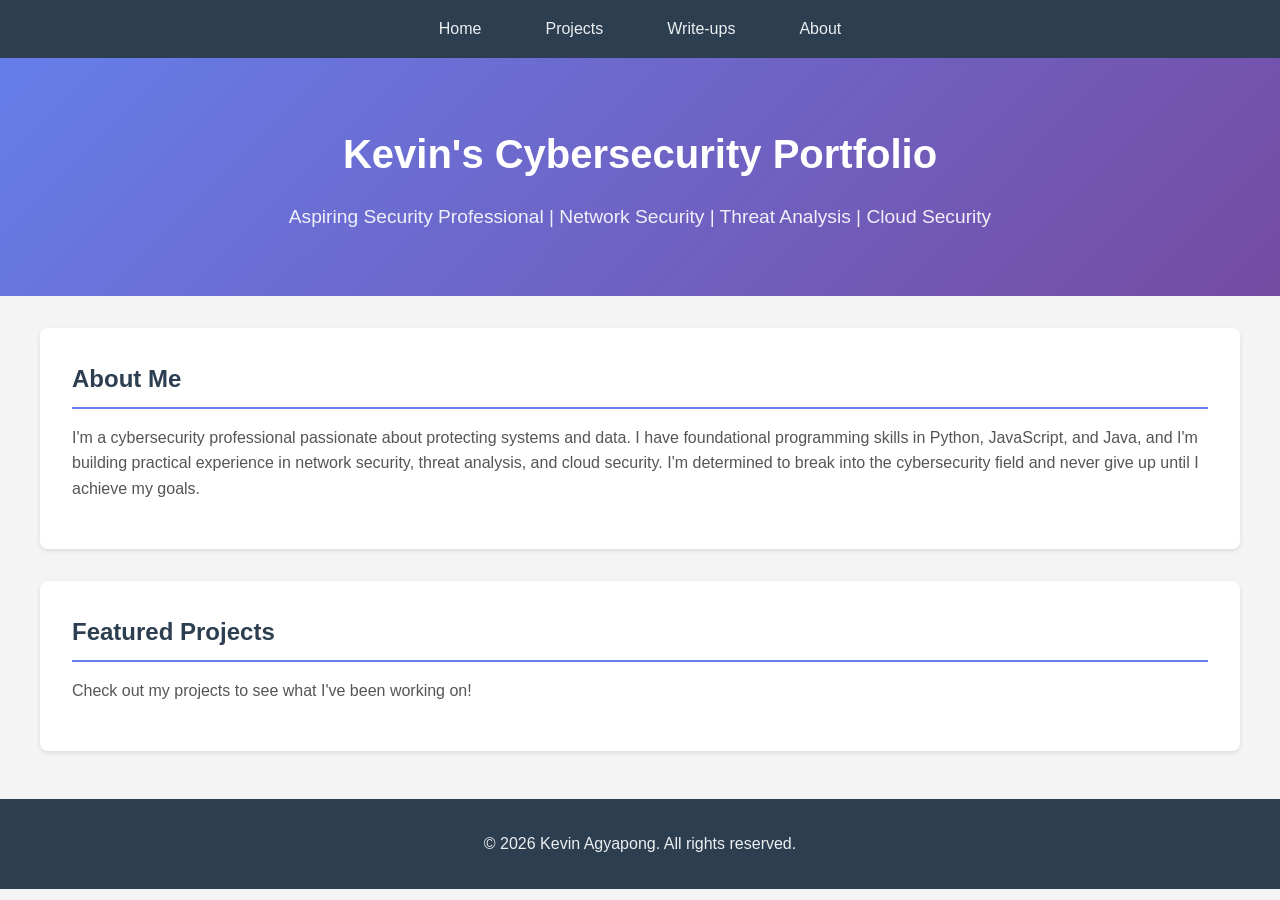
==== index.html @ 9eefbaf9 "Initial commit - portfolio website" ====
<!DOCTYPE html>
<html lang="en">
<head>
    <meta charset="UTF-8">
    <meta name="viewport" content="width=device-width, initial-scale=1.0">
    <title>Kevin Agyapong - Cybersecurity Portfolio</title>
    <link rel="stylesheet" href="css/style.css">
</head>
<body>
    <!-- Navigation Menu -->
    <nav>
        <ul>
            <li><a href="index.html">Home</a></li>
            <li><a href="projects.html">Projects</a></li>
            <li><a href="blog.html">Write-ups</a></li>
            <li><a href="about.html">About</a></li>
        </ul>
    </nav>

    <!-- Main Content -->
    <header>
        <h1>Kevin's Cybersecurity Portfolio</h1>
        <p>Aspiring Security Professional | Network Security | Threat Analysis | Cloud Security</p>
    </header>

    <section>
        <h2>About Me</h2>
        <p>I'm a cybersecurity professional passionate about protecting systems and data. 
   I have foundational programming skills in Python, JavaScript, and Java, and I'm building 
   practical experience in network security, threat analysis, and cloud security. I'm determined 
   to break into the cybersecurity field and never give up until I achieve my goals.</p>
    </section>

    <section>
        <h2>Featured Projects</h2>
        <p>Check out my projects to see what I've been working on!</p>
        <!-- We'll add project previews here later -->
    </section>

    <footer>
        <p>&copy; 2026 Kevin Agyapong. All rights reserved.</p>
    </footer>
</body>
</html>
---- css/style.css ----
/* Reset default browser styles */
* {
    margin: 0;
    padding: 0;
    box-sizing: border-box;
}

/* Body styling - the entire page */
body {
    font-family: 'Segoe UI', Tahoma, Geneva, Verdana, sans-serif;
    line-height: 1.6;
    color: #333;
    background-color: #f4f4f4;
}

/* Navigation bar styling */
nav {
    background-color: #2c3e50;
    padding: 1rem;
    position: sticky;
    top: 0;
    z-index: 100;
}

nav ul {
    list-style: none;
    display: flex;
    justify-content: center;
    gap: 2rem;
}

nav a {
    color: #ecf0f1;
    text-decoration: none;
    font-weight: 500;
    padding: 0.5rem 1rem;
    transition: background-color 0.3s ease;
    border-radius: 4px;
}

nav a:hover {
    background-color: #34495e;
}

/* Header section - your main title area */
header {
    background: linear-gradient(135deg, #667eea 0%, #764ba2 100%);
    color: white;
    text-align: center;
    padding: 4rem 2rem;
}

header h1 {
    font-size: 2.5rem;
    margin-bottom: 1rem;
}

header p {
    font-size: 1.2rem;
    opacity: 0.9;
}

/* Section styling - content blocks */
section {
    max-width: 1200px;
    margin: 2rem auto;
    padding: 2rem;
    background-color: white;
    border-radius: 8px;
    box-shadow: 0 2px 4px rgba(0,0,0,0.1);
}

section h2 {
    color: #2c3e50;
    margin-bottom: 1rem;
    padding-bottom: 0.5rem;
    border-bottom: 2px solid #667eea;
}

section p {
    color: #555;
    margin-bottom: 1rem;
}

/* Footer styling */
footer {
    background-color: #2c3e50;
    color: #ecf0f1;
    text-align: center;
    padding: 2rem;
    margin-top: 3rem;
}
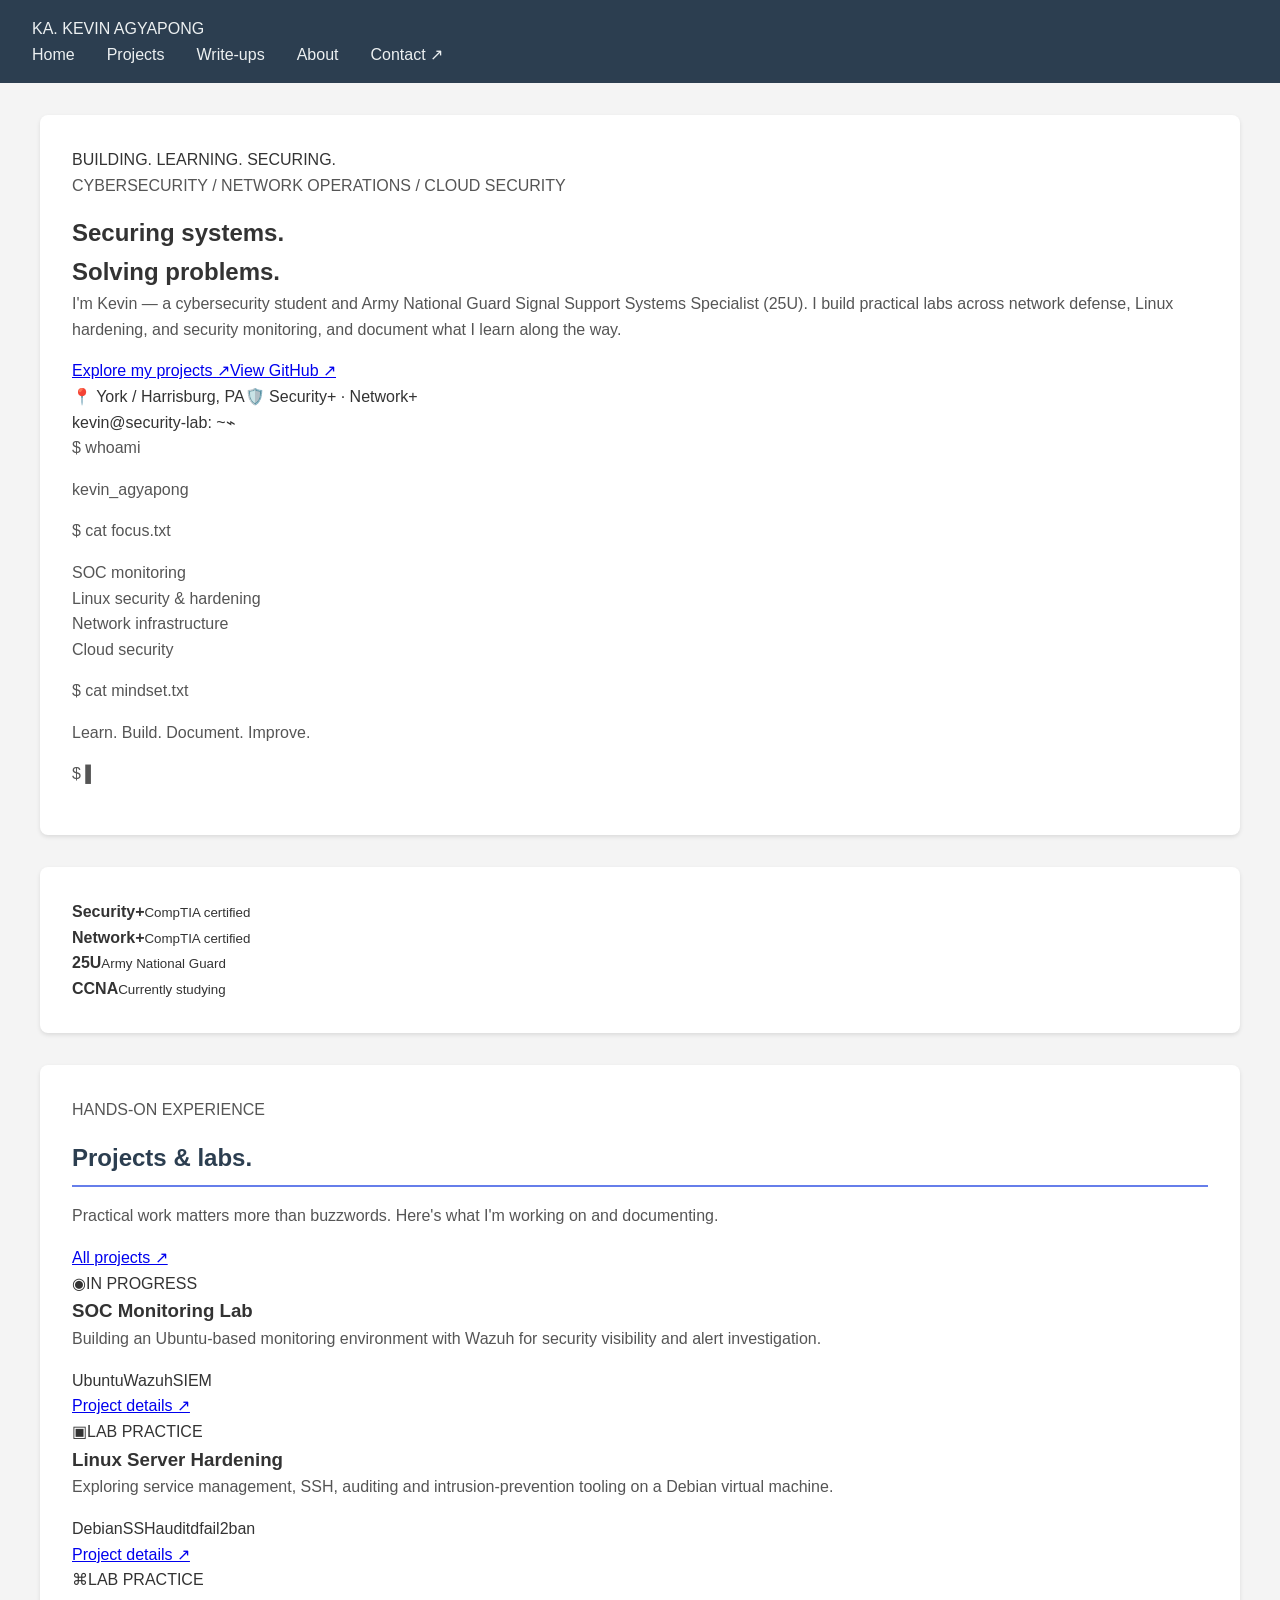
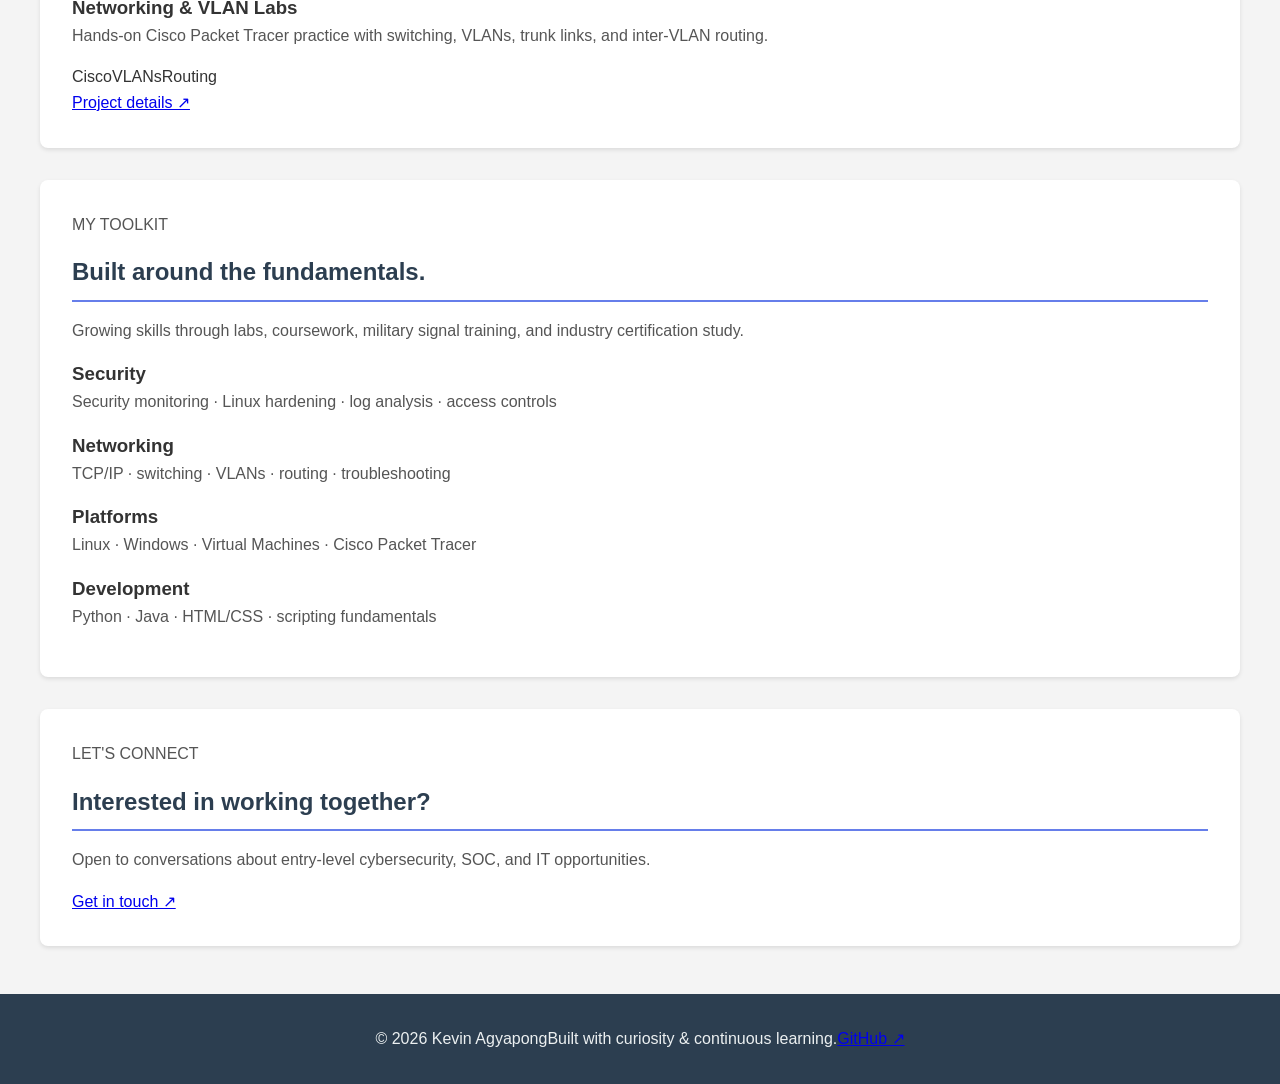
==== commit 3b91b852: "Redesign portfolio landing page and responsive styles" ====
--- a/index.html
+++ b/index.html
@@ -1,44 +1,13 @@
-<!DOCTYPE html>
-<html lang="en">
-<head>
-    <meta charset="UTF-8">
-    <meta name="viewport" content="width=device-width, initial-scale=1.0">
-    <title>Kevin Agyapong - Cybersecurity Portfolio</title>
-    <link rel="stylesheet" href="css/style.css">
-</head>
-<body>
-    <!-- Navigation Menu -->
-    <nav>
-        <ul>
-            <li><a href="index.html">Home</a></li>
-            <li><a href="projects.html">Projects</a></li>
-            <li><a href="blog.html">Write-ups</a></li>
-            <li><a href="about.html">About</a></li>
-        </ul>
-    </nav>
-
-    <!-- Main Content -->
-    <header>
-        <h1>Kevin's Cybersecurity Portfolio</h1>
-        <p>Aspiring Security Professional | Network Security | Threat Analysis | Cloud Security</p>
-    </header>
-
-    <section>
-        <h2>About Me</h2>
-        <p>I'm a cybersecurity professional passionate about protecting systems and data. 
-   I have foundational programming skills in Python, JavaScript, and Java, and I'm building 
-   practical experience in network security, threat analysis, and cloud security. I'm determined 
-   to break into the cybersecurity field and never give up until I achieve my goals.</p>
-    </section>
-
-    <section>
-        <h2>Featured Projects</h2>
-        <p>Check out my projects to see what I've been working on!</p>
-        <!-- We'll add project previews here later -->
-    </section>
-
-    <footer>
-        <p>&copy; 2026 Kevin Agyapong. All rights reserved.</p>
-    </footer>
-</body>
-</html>+<!doctype html>
+<html lang="en"><head><meta charset="utf-8"><meta name="viewport" content="width=device-width,initial-scale=1"><meta name="description" content="Kevin Agyapong — cybersecurity student, Army National Guard signal specialist, and hands-on security lab builder."><title>Kevin Agyapong | Cybersecurity & Network Security</title><link rel="stylesheet" href="css/style.css"></head>
+<body><nav class="nav"><div class="container nav-inner"><a class="brand" href="index.html"><span class="brand-icon">KA<span class="brand-dot">.</span></span> <span>KEVIN AGYAPONG</span></a><div class="nav-links"><a class="active" href="index.html">Home</a><a href="projects.html">Projects</a><a href="blog.html">Write-ups</a><a href="about.html">About</a><a class="nav-cta" href="mailto:kevinhare61@gmail.com">Contact ↗</a></div></div></nav>
+<main>
+<section class="hero container"><div class="eyebrow"><span class="live-dot"></span> BUILDING. LEARNING. SECURING.</div><div class="hero-layout"><div><p class="overline">CYBERSECURITY / NETWORK OPERATIONS / CLOUD SECURITY</p><h1>Securing systems.<br><span class="gradient-text">Solving problems.</span></h1><p class="hero-copy">I'm Kevin — a cybersecurity student and Army National Guard Signal Support Systems Specialist (25U). I build practical labs across network defense, Linux hardening, and security monitoring, and document what I learn along the way.</p><div class="actions"><a class="btn primary" href="projects.html">Explore my projects <span>↗</span></a><a class="btn secondary" href="https://github.com/Kevinagy21" target="_blank" rel="noopener noreferrer">View GitHub ↗</a></div><div class="hero-meta"><span>📍 York / Harrisburg, PA</span><span>🛡️ Security+ · Network+</span></div></div><div class="terminal"><div class="terminal-top"><span class="dots"><i></i><i></i><i></i></span><span>kevin@security-lab: ~</span><span>⌁</span></div><div class="terminal-body"><p><span class="prompt">$</span> whoami</p><p class="output">kevin_agyapong</p><p><span class="prompt">$</span> cat focus.txt</p><p class="output">SOC monitoring<br>Linux security &amp; hardening<br>Network infrastructure<br>Cloud security</p><p><span class="prompt">$</span> cat mindset.txt</p><p class="output highlight">Learn. Build. Document. Improve.</p><p><span class="prompt">$</span> <span class="cursor">▌</span></p></div></div></div></section>
+<section class="strip"><div class="container strip-grid"><div><strong>Security+</strong><small>CompTIA certified</small></div><div><strong>Network+</strong><small>CompTIA certified</small></div><div><strong>25U</strong><small>Army National Guard</small></div><div><strong>CCNA</strong><small>Currently studying</small></div></div></section>
+<section class="container section-space"><div class="section-heading"><div><p class="overline">HANDS-ON EXPERIENCE</p><h2>Projects &amp; labs<span class="accent">.</span></h2><p class="muted">Practical work matters more than buzzwords. Here's what I'm working on and documenting.</p></div><a class="text-link" href="projects.html">All projects ↗</a></div><div class="cards">
+<article class="project-card"><div class="card-head"><span class="project-symbol">◉</span><span class="status progress">IN PROGRESS</span></div><h3>SOC Monitoring Lab</h3><p>Building an Ubuntu-based monitoring environment with Wazuh for security visibility and alert investigation.</p><div class="tags"><span>Ubuntu</span><span>Wazuh</span><span>SIEM</span></div><a href="projects.html#soc">Project details ↗</a></article>
+<article class="project-card"><div class="card-head"><span class="project-symbol">▣</span><span class="status">LAB PRACTICE</span></div><h3>Linux Server Hardening</h3><p>Exploring service management, SSH, auditing and intrusion-prevention tooling on a Debian virtual machine.</p><div class="tags"><span>Debian</span><span>SSH</span><span>auditd</span><span>fail2ban</span></div><a href="projects.html#linux">Project details ↗</a></article>
+<article class="project-card"><div class="card-head"><span class="project-symbol">⌘</span><span class="status">LAB PRACTICE</span></div><h3>Networking &amp; VLAN Labs</h3><p>Hands-on Cisco Packet Tracer practice with switching, VLANs, trunk links, and inter-VLAN routing.</p><div class="tags"><span>Cisco</span><span>VLANs</span><span>Routing</span></div><a href="projects.html#network">Project details ↗</a></article></div></section>
+<section class="container section-space skills-section"><div><p class="overline">MY TOOLKIT</p><h2>Built around the fundamentals<span class="accent">.</span></h2><p class="muted">Growing skills through labs, coursework, military signal training, and industry certification study.</p></div><div class="skill-grid"><div><h3>Security</h3><p>Security monitoring · Linux hardening · log analysis · access controls</p></div><div><h3>Networking</h3><p>TCP/IP · switching · VLANs · routing · troubleshooting</p></div><div><h3>Platforms</h3><p>Linux · Windows · Virtual Machines · Cisco Packet Tracer</p></div><div><h3>Development</h3><p>Python · Java · HTML/CSS · scripting fundamentals</p></div></div></section>
+<section class="container cta"><p class="overline">LET'S CONNECT</p><h2>Interested in working together?</h2><p>Open to conversations about entry-level cybersecurity, SOC, and IT opportunities.</p><a class="btn primary" href="mailto:kevinhare61@gmail.com">Get in touch ↗</a></section>
+</main><footer><div class="container footer-inner"><span>© 2026 Kevin Agyapong</span><span>Built with curiosity &amp; continuous learning.</span><a href="https://github.com/Kevinagy21" target="_blank" rel="noopener noreferrer">GitHub ↗</a></div></footer></body></html>
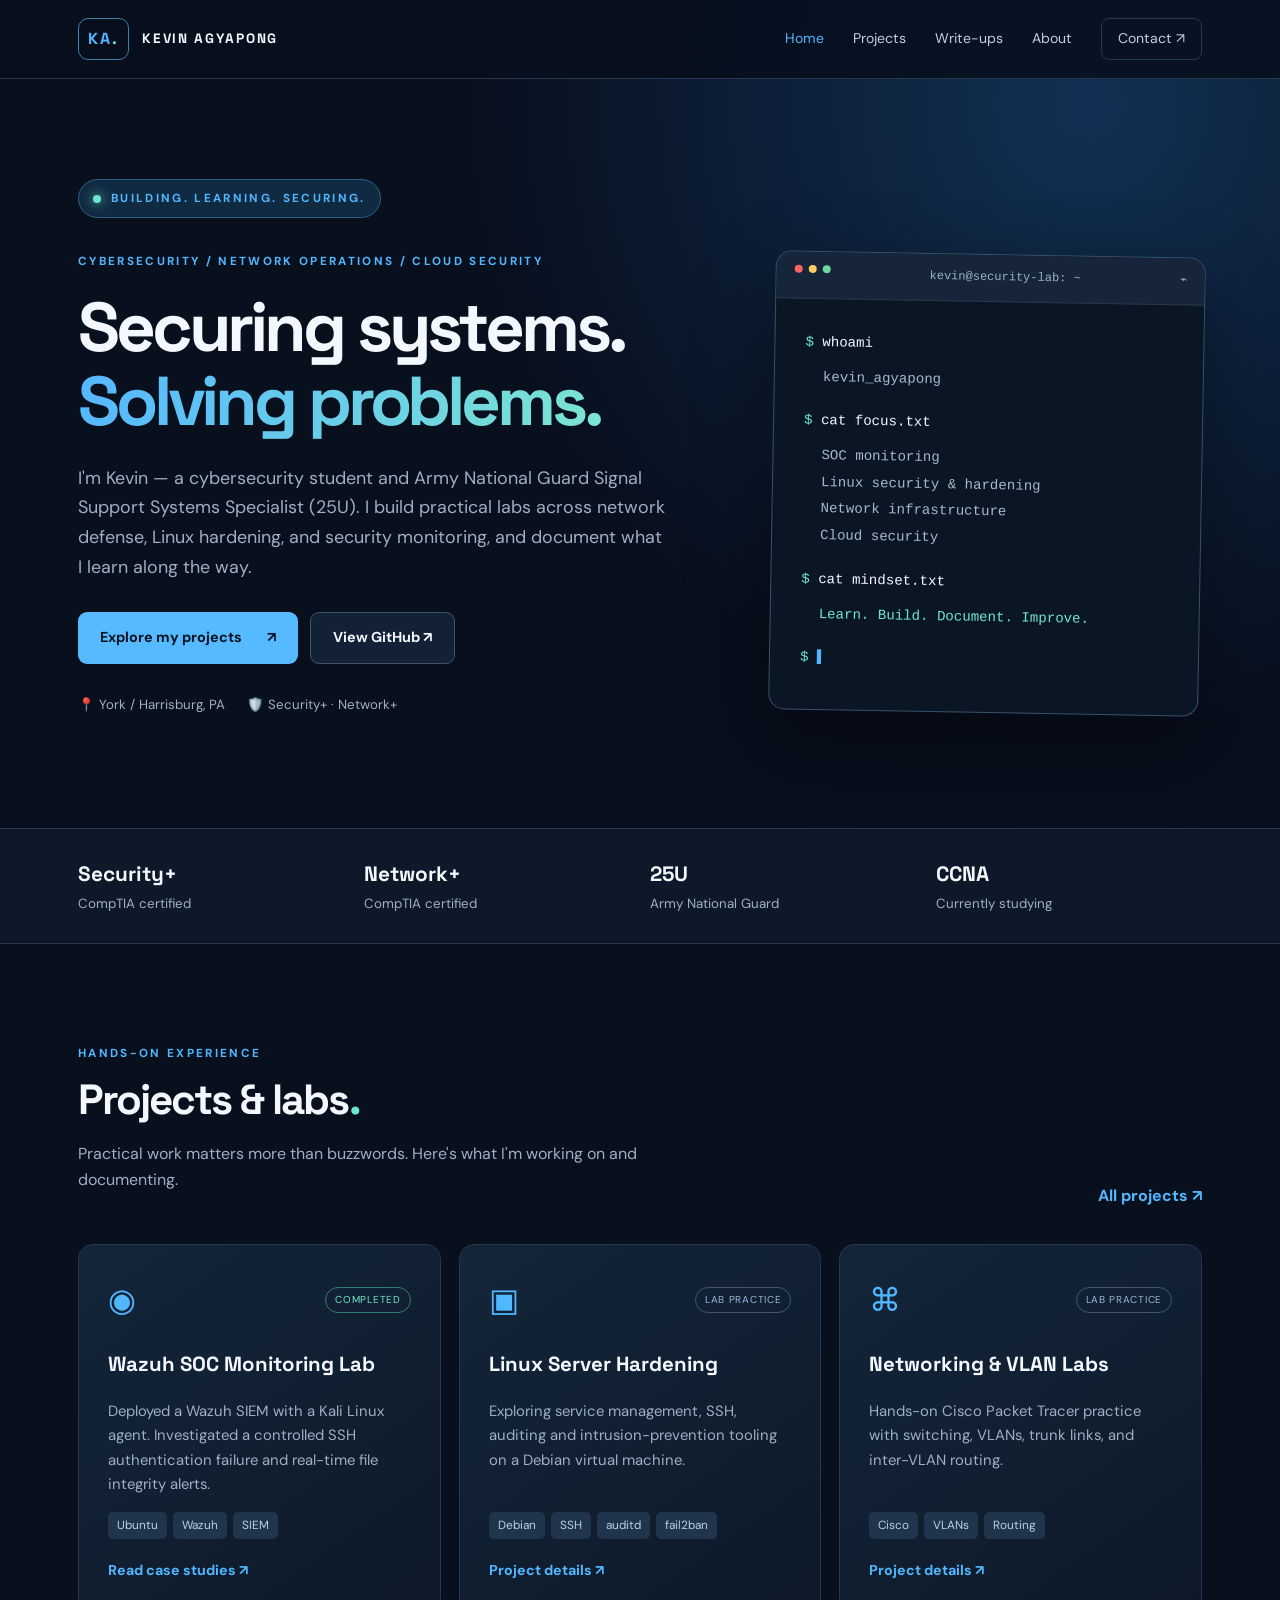
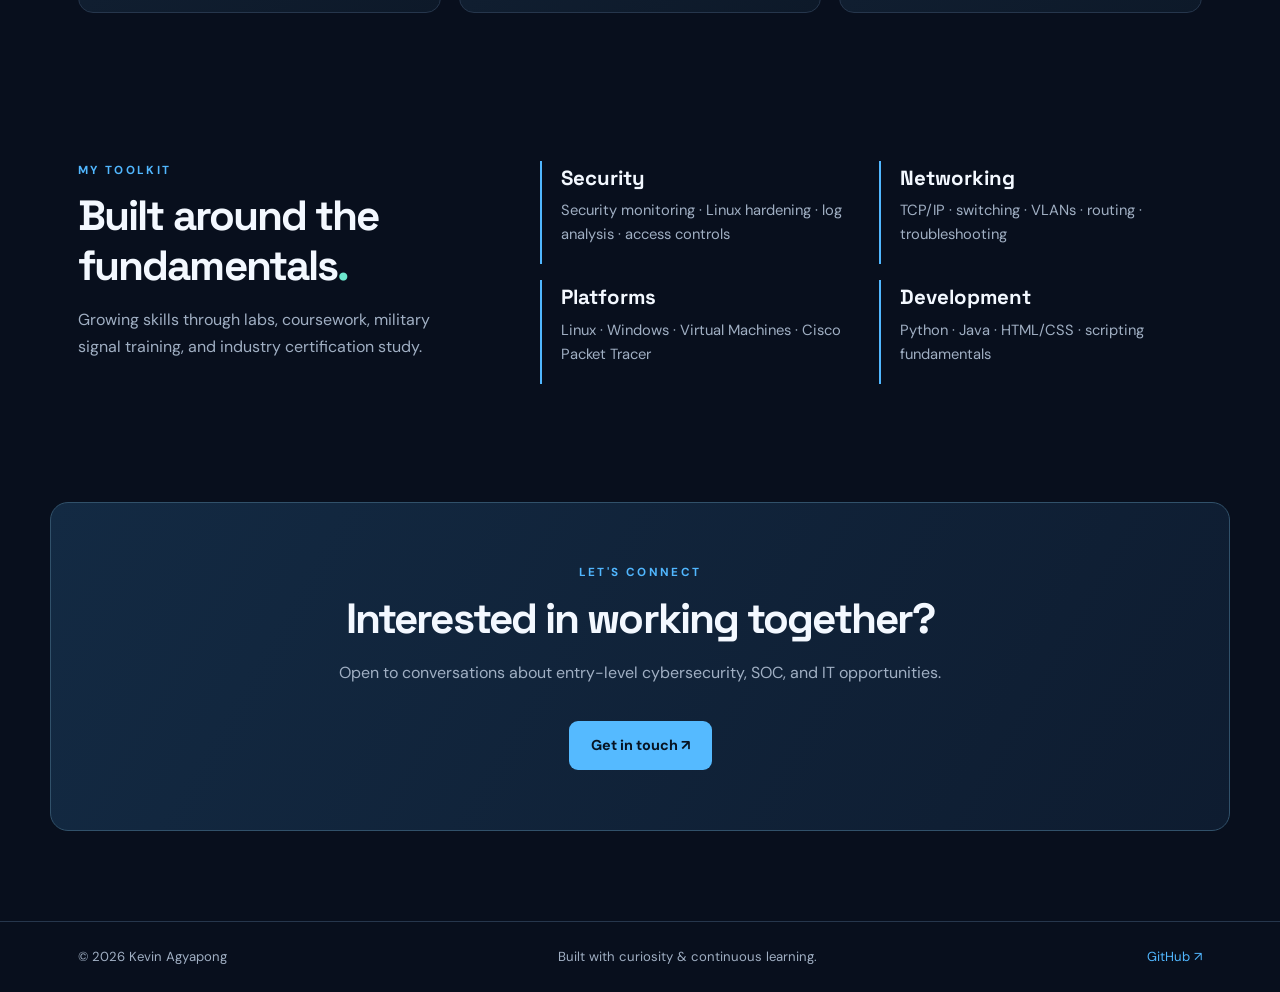
==== commit 799e67e1: "Feature completed Wazuh SOC lab in index.html" ====
--- a/index.html
+++ b/index.html
@@ -5,7 +5,7 @@
 <section class="hero container"><div class="eyebrow"><span class="live-dot"></span> BUILDING. LEARNING. SECURING.</div><div class="hero-layout"><div><p class="overline">CYBERSECURITY / NETWORK OPERATIONS / CLOUD SECURITY</p><h1>Securing systems.<br><span class="gradient-text">Solving problems.</span></h1><p class="hero-copy">I'm Kevin — a cybersecurity student and Army National Guard Signal Support Systems Specialist (25U). I build practical labs across network defense, Linux hardening, and security monitoring, and document what I learn along the way.</p><div class="actions"><a class="btn primary" href="projects.html">Explore my projects <span>↗</span></a><a class="btn secondary" href="https://github.com/Kevinagy21" target="_blank" rel="noopener noreferrer">View GitHub ↗</a></div><div class="hero-meta"><span>📍 York / Harrisburg, PA</span><span>🛡️ Security+ · Network+</span></div></div><div class="terminal"><div class="terminal-top"><span class="dots"><i></i><i></i><i></i></span><span>kevin@security-lab: ~</span><span>⌁</span></div><div class="terminal-body"><p><span class="prompt">$</span> whoami</p><p class="output">kevin_agyapong</p><p><span class="prompt">$</span> cat focus.txt</p><p class="output">SOC monitoring<br>Linux security &amp; hardening<br>Network infrastructure<br>Cloud security</p><p><span class="prompt">$</span> cat mindset.txt</p><p class="output highlight">Learn. Build. Document. Improve.</p><p><span class="prompt">$</span> <span class="cursor">▌</span></p></div></div></div></section>
 <section class="strip"><div class="container strip-grid"><div><strong>Security+</strong><small>CompTIA certified</small></div><div><strong>Network+</strong><small>CompTIA certified</small></div><div><strong>25U</strong><small>Army National Guard</small></div><div><strong>CCNA</strong><small>Currently studying</small></div></div></section>
 <section class="container section-space"><div class="section-heading"><div><p class="overline">HANDS-ON EXPERIENCE</p><h2>Projects &amp; labs<span class="accent">.</span></h2><p class="muted">Practical work matters more than buzzwords. Here's what I'm working on and documenting.</p></div><a class="text-link" href="projects.html">All projects ↗</a></div><div class="cards">
-<article class="project-card"><div class="card-head"><span class="project-symbol">◉</span><span class="status progress">IN PROGRESS</span></div><h3>SOC Monitoring Lab</h3><p>Building an Ubuntu-based monitoring environment with Wazuh for security visibility and alert investigation.</p><div class="tags"><span>Ubuntu</span><span>Wazuh</span><span>SIEM</span></div><a href="projects.html#soc">Project details ↗</a></article>
+<article class="project-card"><div class="card-head"><span class="project-symbol">◉</span><span class="status progress">COMPLETED</span></div><h3>Wazuh SOC Monitoring Lab</h3><p>Deployed a Wazuh SIEM with a Kali Linux agent. Investigated a controlled SSH authentication failure and real-time file integrity alerts.</p><div class="tags"><span>Ubuntu</span><span>Wazuh</span><span>SIEM</span></div><a href="projects/wazuh-soc-lab/README.md">Read case studies ↗</a></article>
 <article class="project-card"><div class="card-head"><span class="project-symbol">▣</span><span class="status">LAB PRACTICE</span></div><h3>Linux Server Hardening</h3><p>Exploring service management, SSH, auditing and intrusion-prevention tooling on a Debian virtual machine.</p><div class="tags"><span>Debian</span><span>SSH</span><span>auditd</span><span>fail2ban</span></div><a href="projects.html#linux">Project details ↗</a></article>
 <article class="project-card"><div class="card-head"><span class="project-symbol">⌘</span><span class="status">LAB PRACTICE</span></div><h3>Networking &amp; VLAN Labs</h3><p>Hands-on Cisco Packet Tracer practice with switching, VLANs, trunk links, and inter-VLAN routing.</p><div class="tags"><span>Cisco</span><span>VLANs</span><span>Routing</span></div><a href="projects.html#network">Project details ↗</a></article></div></section>
 <section class="container section-space skills-section"><div><p class="overline">MY TOOLKIT</p><h2>Built around the fundamentals<span class="accent">.</span></h2><p class="muted">Growing skills through labs, coursework, military signal training, and industry certification study.</p></div><div class="skill-grid"><div><h3>Security</h3><p>Security monitoring · Linux hardening · log analysis · access controls</p></div><div><h3>Networking</h3><p>TCP/IP · switching · VLANs · routing · troubleshooting</p></div><div><h3>Platforms</h3><p>Linux · Windows · Virtual Machines · Cisco Packet Tracer</p></div><div><h3>Development</h3><p>Python · Java · HTML/CSS · scripting fundamentals</p></div></div></section>
--- a/css/style.css
+++ b/css/style.css
@@ -1,92 +1,3 @@
-/* Reset default browser styles */
-* {
-    margin: 0;
-    padding: 0;
-    box-sizing: border-box;
-}
-
-/* Body styling - the entire page */
-body {
-    font-family: 'Segoe UI', Tahoma, Geneva, Verdana, sans-serif;
-    line-height: 1.6;
-    color: #333;
-    background-color: #f4f4f4;
-}
-
-/* Navigation bar styling */
-nav {
-    background-color: #2c3e50;
-    padding: 1rem;
-    position: sticky;
-    top: 0;
-    z-index: 100;
-}
-
-nav ul {
-    list-style: none;
-    display: flex;
-    justify-content: center;
-    gap: 2rem;
-}
-
-nav a {
-    color: #ecf0f1;
-    text-decoration: none;
-    font-weight: 500;
-    padding: 0.5rem 1rem;
-    transition: background-color 0.3s ease;
-    border-radius: 4px;
-}
-
-nav a:hover {
-    background-color: #34495e;
-}
-
-/* Header section - your main title area */
-header {
-    background: linear-gradient(135deg, #667eea 0%, #764ba2 100%);
-    color: white;
-    text-align: center;
-    padding: 4rem 2rem;
-}
-
-header h1 {
-    font-size: 2.5rem;
-    margin-bottom: 1rem;
-}
-
-header p {
-    font-size: 1.2rem;
-    opacity: 0.9;
-}
-
-/* Section styling - content blocks */
-section {
-    max-width: 1200px;
-    margin: 2rem auto;
-    padding: 2rem;
-    background-color: white;
-    border-radius: 8px;
-    box-shadow: 0 2px 4px rgba(0,0,0,0.1);
-}
-
-section h2 {
-    color: #2c3e50;
-    margin-bottom: 1rem;
-    padding-bottom: 0.5rem;
-    border-bottom: 2px solid #667eea;
-}
-
-section p {
-    color: #555;
-    margin-bottom: 1rem;
-}
-
-/* Footer styling */
-footer {
-    background-color: #2c3e50;
-    color: #ecf0f1;
-    text-align: center;
-    padding: 2rem;
-    margin-top: 3rem;
-}+@import url('https://fonts.googleapis.com/css2?family=DM+Sans:wght@400;500;600;700&family=Space+Grotesk:wght@400;500;600;700&display=swap');
+:root{color-scheme:dark;--bg:#080f1d;--panel:#101c30;--border:#26364c;--text:#f3f8ff;--muted:#a0afc3;--blue:#51b7ff;--mint:#6de7ce}
+*{box-sizing:border-box}html{scroll-behavior:smooth}body{margin:0;background:radial-gradient(ellipse 70% 35% at 85% 4%,#123054 0%,transparent 70%),var(--bg);color:var(--text);font-family:'DM Sans',sans-serif;line-height:1.65}a{color:inherit;text-decoration:none}a:focus-visible{outline:2px solid var(--blue);outline-offset:5px}h1,h2,h3,p{margin-top:0}h1,h2,h3,.brand{font-family:'Space Grotesk',sans-serif}h1{font-size:clamp(2.8rem,5.4vw,5.7rem);line-height:1.08;letter-spacing:-.06em;margin:18px 0 25px}h2{font-size:clamp(2rem,3.3vw,3.15rem);line-height:1.18;letter-spacing:-.045em;margin-bottom:16px}h3{font-size:1.28rem;line-height:1.3}.container{max-width:1180px;padding:0 28px;margin:auto}.nav{border-bottom:1px solid var(--border);background:#080f1dd9;backdrop-filter:blur(20px);position:sticky;top:0;z-index:10}.nav-inner{min-height:78px;display:flex;align-items:center;justify-content:space-between;gap:20px}.brand{display:flex;align-items:center;gap:13px;font-size:.85rem;letter-spacing:.14em;font-weight:700}.brand-icon{border:1px solid #4080aa;padding:7px 9px;border-radius:10px;color:var(--blue);font-size:1rem}.brand-dot,.accent{color:var(--mint)}.nav-links{display:flex;gap:29px;align-items:center;font-size:.88rem;color:#c4cee1}.nav-links a:hover,.nav-links .active,.text-link{color:var(--blue)}.nav-cta{padding:8px 16px;border:1px solid var(--border);border-radius:8px}.hero{padding-top:100px;padding-bottom:112px}.hero-layout{display:grid;grid-template-columns:1.18fr .82fr;gap:75px;align-items:center}.eyebrow,.overline{font-size:.73rem;letter-spacing:.2em;font-weight:700;color:var(--blue)}.eyebrow{display:inline-flex;align-items:center;gap:10px;border:1px solid #286282;background:#102a42;padding:9px 14px;border-radius:30px;margin-bottom:34px}.live-dot{width:8px;height:8px;background:var(--mint);border-radius:50%;box-shadow:0 0 12px var(--mint)}.gradient-text{background:linear-gradient(105deg,#55b7ff,#7ce5d2);color:transparent;background-clip:text}.hero-copy,.muted{color:var(--muted)}.hero-copy{max-width:590px;font-size:1.12rem;margin-bottom:30px}.actions{display:flex;flex-wrap:wrap;gap:12px}.btn{display:inline-flex;align-items:center;gap:25px;padding:13px 22px;border-radius:9px;font-weight:700;font-size:.9rem;transition:transform .15s}.btn:hover{transform:translateY(-2px)}.primary{background:#55baff;color:#071322}.secondary{border:1px solid #3b546e;background:#132137}.hero-meta{display:flex;flex-wrap:wrap;gap:22px;color:var(--muted);font-size:.83rem;margin-top:30px}.terminal{border:1px solid #36516b;border-radius:16px;background:#0b1625;box-shadow:0 28px 80px #0006;overflow:hidden;transform:rotate(1deg)}.terminal-top{background:#17253a;border-bottom:1px solid var(--border);padding:13px 18px;display:flex;justify-content:space-between;color:#9eb0c5;font-family:monospace;font-size:.75rem}.dots{display:flex;gap:6px}.dots i{background:#ff6565;width:8px;height:8px;border-radius:50%}.dots i:nth-child(2){background:#ffcb65}.dots i:nth-child(3){background:#6bd89d}.terminal-body{font-family:ui-monospace,SFMono-Regular,Menlo,monospace;font-size:.88rem;padding:30px;line-height:1.9}.terminal-body p{margin-bottom:8px}.terminal-body .prompt{color:var(--mint)}.terminal-body .output{color:#a6b8ca;margin:0 0 17px 18px}.terminal-body .highlight{color:var(--mint)}.cursor{color:var(--blue)}.strip{border-block:1px solid var(--border);background:#0d1929}.strip-grid{display:grid;grid-template-columns:repeat(4,1fr);padding-top:28px;padding-bottom:28px;gap:20px}.strip-grid div{display:grid;gap:2px}.strip-grid strong{font-family:'Space Grotesk';font-size:1.3rem}.strip-grid small{color:var(--muted)}.section-space{padding-top:100px;padding-bottom:48px}.section-heading{display:flex;justify-content:space-between;align-items:end;gap:20px;margin-bottom:34px}.section-heading .muted{max-width:590px}.text-link{white-space:nowrap;font-weight:700}.cards{display:grid;grid-template-columns:repeat(3,1fr);gap:18px}.project-card{display:flex;flex-direction:column;min-height:333px;border:1px solid var(--border);border-radius:15px;background:linear-gradient(145deg,#14253a,#0d1929);padding:29px;transition:transform .2s,border-color .2s}.project-card:hover{transform:translateY(-5px);border-color:#4387b3}.project-card p{color:var(--muted);font-size:.93rem}.card-head{display:flex;justify-content:space-between;align-items:center;margin-bottom:25px}.project-symbol{font-size:2rem;color:var(--blue)}.status{color:#9cb7d4;border:1px solid #3d5872;border-radius:20px;font-size:.63rem;letter-spacing:.07em;padding:4px 9px}.status.progress{color:var(--mint);border-color:#337d73}.tags{display:flex;flex-wrap:wrap;gap:6px;margin-top:auto;margin-bottom:20px}.tags span{background:#20354b;color:#b6d2e7;font-size:.74rem;padding:4px 9px;border-radius:5px}.project-card>a{color:var(--blue);font-weight:700;font-size:.89rem}.skills-section{display:grid;grid-template-columns:.75fr 1.25fr;gap:65px}.skill-grid{display:grid;grid-template-columns:repeat(2,1fr);gap:16px}.skill-grid>div{border-left:2px solid var(--blue);padding:4px 0 3px 19px}.skill-grid h3{margin-bottom:7px}.skill-grid p{color:var(--muted);font-size:.92rem}.cta{margin-top:70px;margin-bottom:90px;text-align:center;background:linear-gradient(120deg,#132a43,#0e1c30);border:1px solid #31516a;border-radius:18px;padding:60px 25px}.cta p:not(.overline){color:var(--muted)}.cta .btn{margin-top:18px}footer{border-top:1px solid var(--border)}.footer-inner{display:flex;justify-content:space-between;gap:20px;align-items:center;flex-wrap:wrap;padding-top:24px;padding-bottom:24px;color:var(--muted);font-size:.82rem}footer a{color:var(--blue)}.page-header{padding:90px 0 15px}.page-header p{max-width:750px}.detail-grid{display:grid;grid-template-columns:repeat(2,1fr);gap:20px}.detail-card{background:#101c30;border:1px solid var(--border);border-radius:14px;padding:30px;scroll-margin-top:110px}.detail-card p,.detail-card li{color:var(--muted)}.detail-card ul{padding-left:20px}.notice{color:var(--mint);font-size:.78rem;font-weight:700;letter-spacing:.09em}@media(max-width:920px){.hero-layout,.skills-section{grid-template-columns:1fr;gap:38px}.hero{padding-top:65px;padding-bottom:65px}.terminal{transform:none;max-width:580px}.cards{grid-template-columns:1fr 1fr}.nav-links{gap:13px}}@media(max-width:650px){.container{padding-left:20px;padding-right:20px}.nav-inner{align-items:start;flex-direction:column;padding-top:14px;padding-bottom:14px}.nav-links{flex-wrap:wrap;font-size:.8rem}.nav-cta{padding:4px 8px}.strip-grid,.cards,.detail-grid,.skill-grid{grid-template-columns:1fr}.strip-grid{grid-template-columns:1fr 1fr}.section-space{padding-top:65px}.section-heading{align-items:start;flex-direction:column}.hero-meta{gap:10px}.terminal-body{padding:20px}}
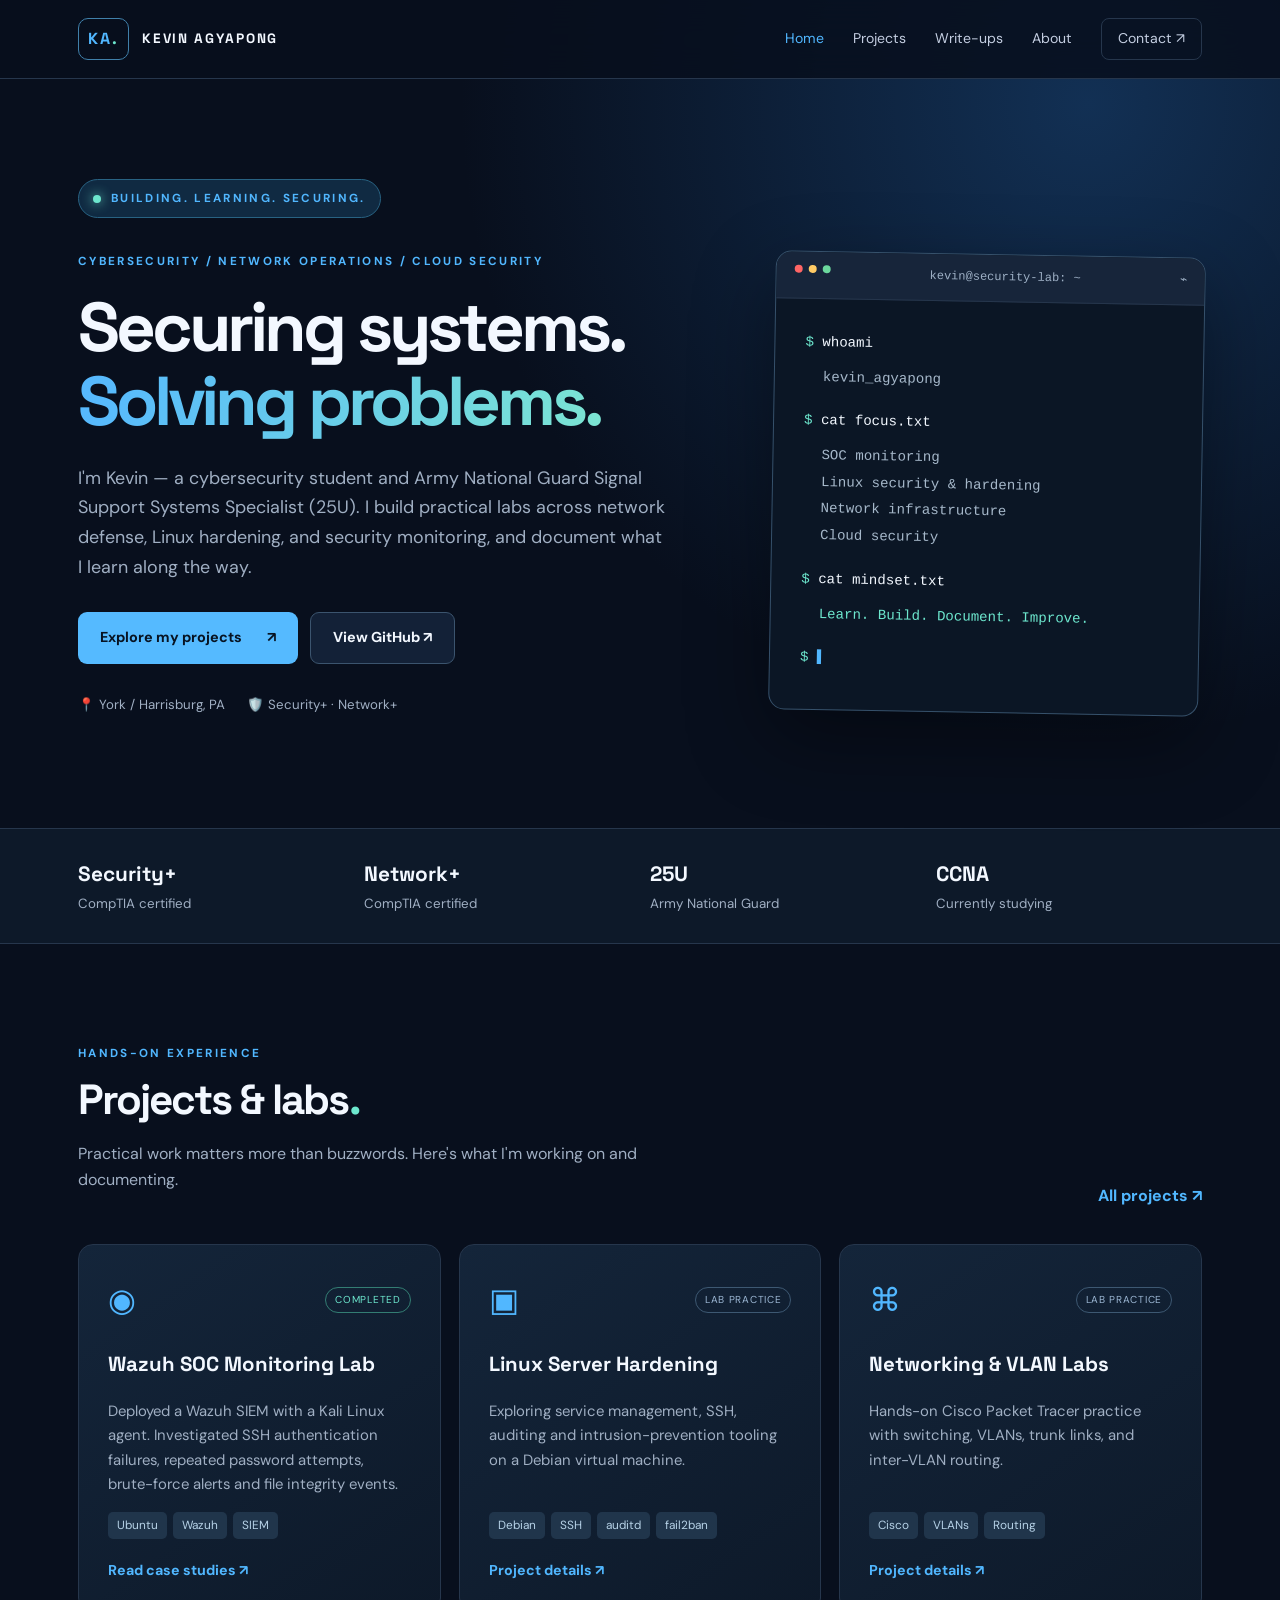
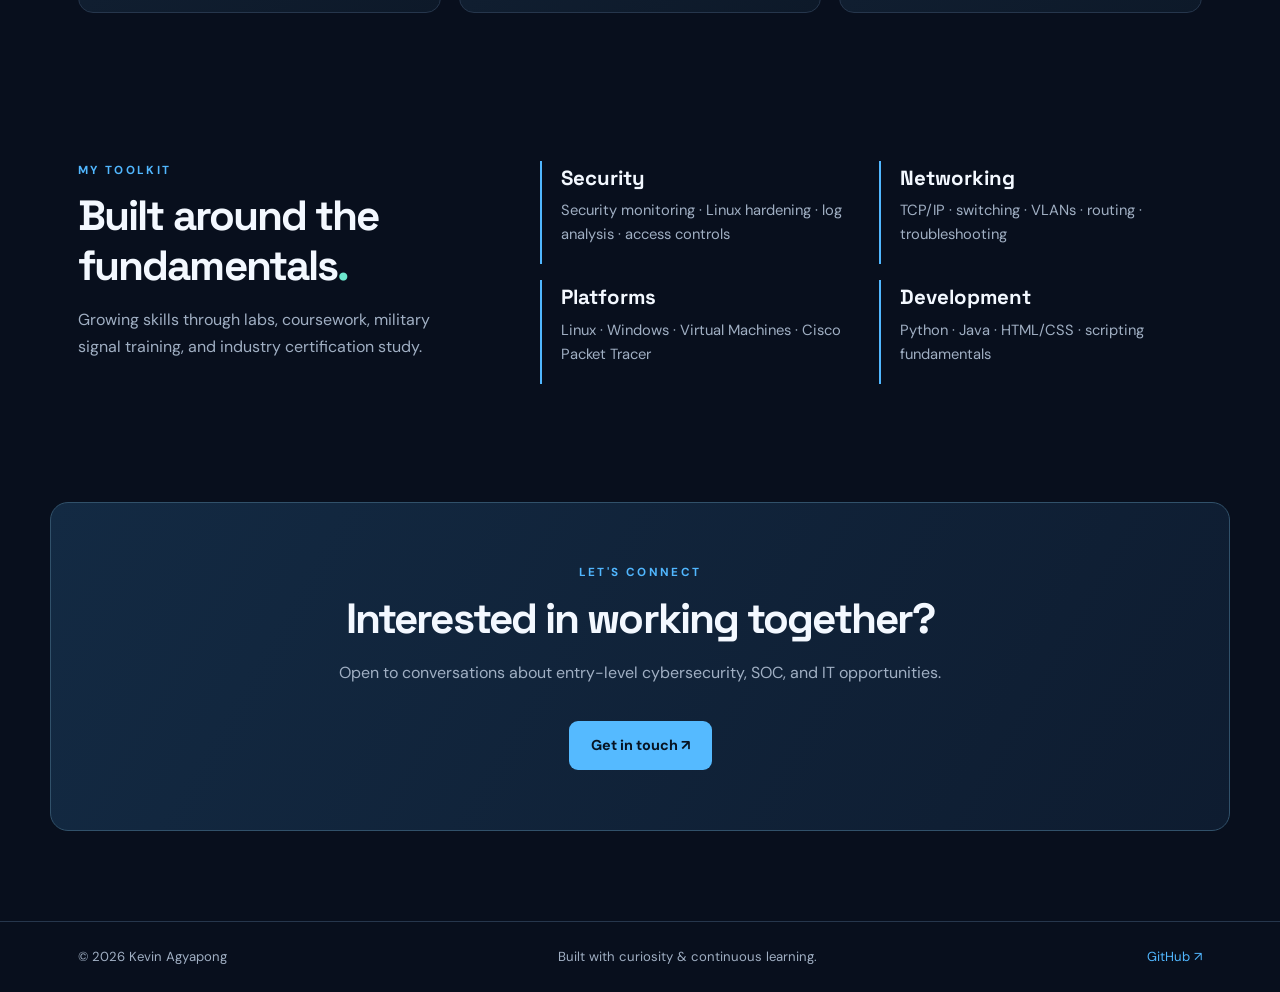
==== commit 62f3748e: "Link portfolio to formatted Wazuh project report" ====
--- a/index.html
+++ b/index.html
@@ -5,7 +5,7 @@
 <section class="hero container"><div class="eyebrow"><span class="live-dot"></span> BUILDING. LEARNING. SECURING.</div><div class="hero-layout"><div><p class="overline">CYBERSECURITY / NETWORK OPERATIONS / CLOUD SECURITY</p><h1>Securing systems.<br><span class="gradient-text">Solving problems.</span></h1><p class="hero-copy">I'm Kevin — a cybersecurity student and Army National Guard Signal Support Systems Specialist (25U). I build practical labs across network defense, Linux hardening, and security monitoring, and document what I learn along the way.</p><div class="actions"><a class="btn primary" href="projects.html">Explore my projects <span>↗</span></a><a class="btn secondary" href="https://github.com/Kevinagy21" target="_blank" rel="noopener noreferrer">View GitHub ↗</a></div><div class="hero-meta"><span>📍 York / Harrisburg, PA</span><span>🛡️ Security+ · Network+</span></div></div><div class="terminal"><div class="terminal-top"><span class="dots"><i></i><i></i><i></i></span><span>kevin@security-lab: ~</span><span>⌁</span></div><div class="terminal-body"><p><span class="prompt">$</span> whoami</p><p class="output">kevin_agyapong</p><p><span class="prompt">$</span> cat focus.txt</p><p class="output">SOC monitoring<br>Linux security &amp; hardening<br>Network infrastructure<br>Cloud security</p><p><span class="prompt">$</span> cat mindset.txt</p><p class="output highlight">Learn. Build. Document. Improve.</p><p><span class="prompt">$</span> <span class="cursor">▌</span></p></div></div></div></section>
 <section class="strip"><div class="container strip-grid"><div><strong>Security+</strong><small>CompTIA certified</small></div><div><strong>Network+</strong><small>CompTIA certified</small></div><div><strong>25U</strong><small>Army National Guard</small></div><div><strong>CCNA</strong><small>Currently studying</small></div></div></section>
 <section class="container section-space"><div class="section-heading"><div><p class="overline">HANDS-ON EXPERIENCE</p><h2>Projects &amp; labs<span class="accent">.</span></h2><p class="muted">Practical work matters more than buzzwords. Here's what I'm working on and documenting.</p></div><a class="text-link" href="projects.html">All projects ↗</a></div><div class="cards">
-<article class="project-card"><div class="card-head"><span class="project-symbol">◉</span><span class="status progress">COMPLETED</span></div><h3>Wazuh SOC Monitoring Lab</h3><p>Deployed a Wazuh SIEM with a Kali Linux agent. Investigated a controlled SSH authentication failure and real-time file integrity alerts.</p><div class="tags"><span>Ubuntu</span><span>Wazuh</span><span>SIEM</span></div><a href="projects/wazuh-soc-lab/README.md">Read case studies ↗</a></article>
+<article class="project-card"><div class="card-head"><span class="project-symbol">◉</span><span class="status progress">COMPLETED</span></div><h3>Wazuh SOC Monitoring Lab</h3><p>Deployed a Wazuh SIEM with a Kali Linux agent. Investigated SSH authentication failures, repeated password attempts, brute-force alerts and file integrity events.</p><div class="tags"><span>Ubuntu</span><span>Wazuh</span><span>SIEM</span></div><a href="projects/wazuh-soc-lab/index.html">Read case studies ↗</a></article>
 <article class="project-card"><div class="card-head"><span class="project-symbol">▣</span><span class="status">LAB PRACTICE</span></div><h3>Linux Server Hardening</h3><p>Exploring service management, SSH, auditing and intrusion-prevention tooling on a Debian virtual machine.</p><div class="tags"><span>Debian</span><span>SSH</span><span>auditd</span><span>fail2ban</span></div><a href="projects.html#linux">Project details ↗</a></article>
 <article class="project-card"><div class="card-head"><span class="project-symbol">⌘</span><span class="status">LAB PRACTICE</span></div><h3>Networking &amp; VLAN Labs</h3><p>Hands-on Cisco Packet Tracer practice with switching, VLANs, trunk links, and inter-VLAN routing.</p><div class="tags"><span>Cisco</span><span>VLANs</span><span>Routing</span></div><a href="projects.html#network">Project details ↗</a></article></div></section>
 <section class="container section-space skills-section"><div><p class="overline">MY TOOLKIT</p><h2>Built around the fundamentals<span class="accent">.</span></h2><p class="muted">Growing skills through labs, coursework, military signal training, and industry certification study.</p></div><div class="skill-grid"><div><h3>Security</h3><p>Security monitoring · Linux hardening · log analysis · access controls</p></div><div><h3>Networking</h3><p>TCP/IP · switching · VLANs · routing · troubleshooting</p></div><div><h3>Platforms</h3><p>Linux · Windows · Virtual Machines · Cisco Packet Tracer</p></div><div><h3>Development</h3><p>Python · Java · HTML/CSS · scripting fundamentals</p></div></div></section>
